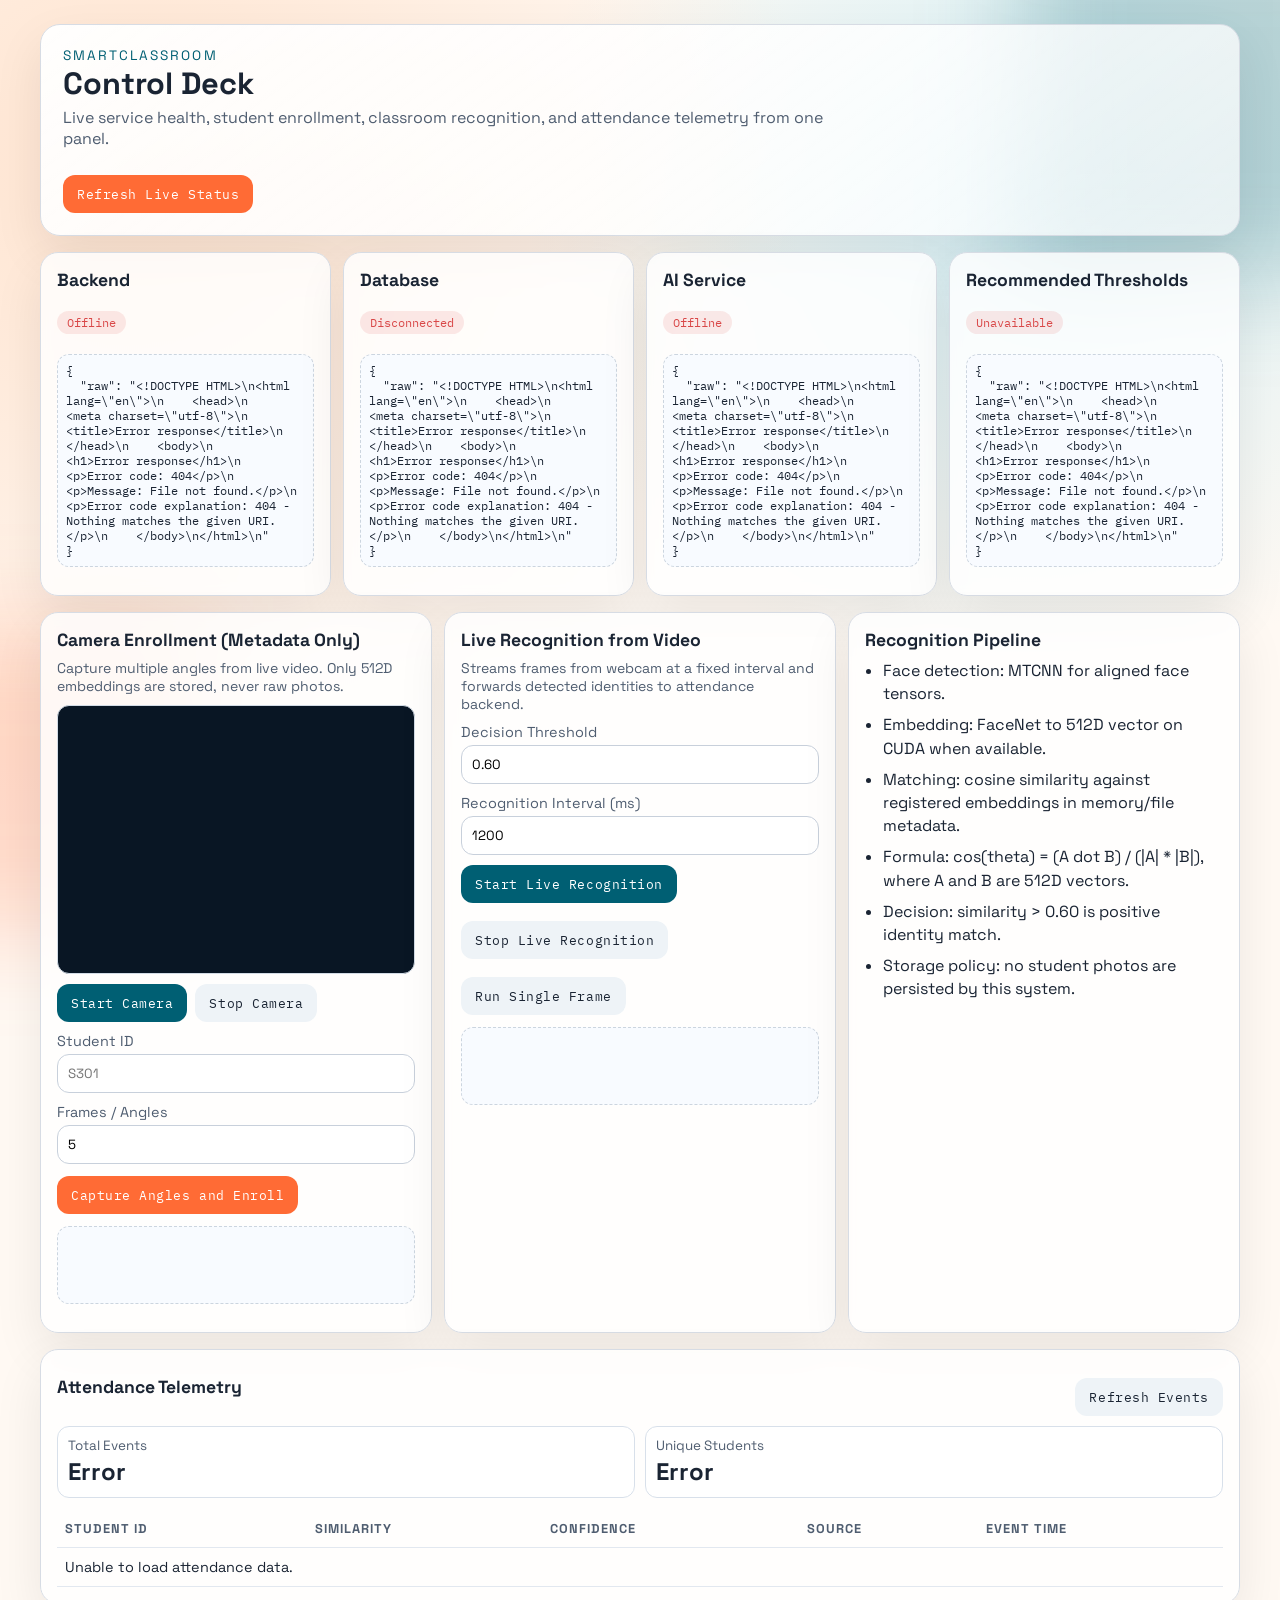
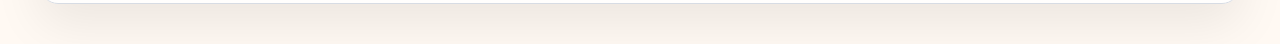
==== frontend/public/index.html @ 95dc4344 "frontend integration" ====
<!doctype html>
<html lang="en">
<head>
  <meta charset="UTF-8" />
  <meta name="viewport" content="width=device-width, initial-scale=1.0" />
  <title>SmartClassroom Control Deck</title>
  <link rel="preconnect" href="https://fonts.googleapis.com">
  <link rel="preconnect" href="https://fonts.gstatic.com" crossorigin>
  <link href="https://fonts.googleapis.com/css2?family=Space+Grotesk:wght@400;500;700&family=IBM+Plex+Mono:wght@400;500&display=swap" rel="stylesheet">
  <link rel="stylesheet" href="./styles.css" />
</head>
<body>
  <div class="bg-shape bg-shape-a"></div>
  <div class="bg-shape bg-shape-b"></div>

  <main class="app-shell">
    <header class="hero">
      <p class="eyebrow">SmartClassroom</p>
      <h1>Control Deck</h1>
      <p class="subhead">Live service health, student enrollment, classroom recognition, and attendance telemetry from one panel.</p>
      <button id="refreshAll" class="btn btn-primary">Refresh Live Status</button>
    </header>

    <section class="health-grid">
      <article class="card health-card">
        <h2>Backend</h2>
        <p id="backendStatus" class="status-pill status-loading">Loading</p>
        <pre id="backendPayload" class="payload"></pre>
      </article>

      <article class="card health-card">
        <h2>Database</h2>
        <p id="dbStatus" class="status-pill status-loading">Loading</p>
        <pre id="dbPayload" class="payload"></pre>
      </article>

      <article class="card health-card">
        <h2>AI Service</h2>
        <p id="aiStatus" class="status-pill status-loading">Loading</p>
        <pre id="aiPayload" class="payload"></pre>
      </article>

      <article class="card health-card">
        <h2>Recommended Thresholds</h2>
        <p id="tuningStatus" class="status-pill status-loading">Loading</p>
        <pre id="tuningPayload" class="payload"></pre>
      </article>
    </section>

    <section class="actions-grid">
      <article class="card action-card">
        <h2>Camera Enrollment (Metadata Only)</h2>
        <p class="helper">Capture multiple angles from live video. Only 512D embeddings are stored, never raw photos.</p>
        <div class="camera-wrap">
          <video id="liveVideo" autoplay playsinline muted></video>
          <canvas id="captureCanvas" width="640" height="480" hidden></canvas>
        </div>
        <div class="inline-actions">
          <button id="startCamera" class="btn btn-accent" type="button">Start Camera</button>
          <button id="stopCamera" class="btn btn-ghost" type="button">Stop Camera</button>
        </div>

        <form id="cameraEnrollForm">
          <label>Student ID</label>
          <input id="cameraStudentId" type="text" placeholder="S301" required />
          <label>Frames / Angles</label>
          <input id="enrollShots" type="number" min="3" max="12" step="1" value="5" required />
          <button class="btn btn-primary" type="submit">Capture Angles and Enroll</button>
        </form>
        <pre id="cameraEnrollOutput" class="payload"></pre>
      </article>

      <article class="card action-card">
        <h2>Live Recognition from Video</h2>
        <p class="helper">Streams frames from webcam at a fixed interval and forwards detected identities to attendance backend.</p>
        <label>Decision Threshold</label>
        <input id="thresholdInput" type="number" min="0" max="1" step="0.01" value="0.60" required />
        <label>Recognition Interval (ms)</label>
        <input id="loopInterval" type="number" min="500" max="5000" step="100" value="1200" required />
        <div class="inline-actions">
          <button id="startLiveRecognition" class="btn btn-accent" type="button">Start Live Recognition</button>
          <button id="stopLiveRecognition" class="btn btn-ghost" type="button">Stop Live Recognition</button>
          <button id="runSingleFrame" class="btn btn-ghost" type="button">Run Single Frame</button>
        </div>
        <pre id="recognizeOutput" class="payload"></pre>
      </article>

      <article class="card action-card">
        <h2>Recognition Pipeline</h2>
        <ul class="meta-list">
          <li>Face detection: MTCNN for aligned face tensors.</li>
          <li>Embedding: FaceNet to 512D vector on CUDA when available.</li>
          <li>Matching: cosine similarity against registered embeddings in memory/file metadata.</li>
          <li>Formula: cos(theta) = (A dot B) / (|A| * |B|), where A and B are 512D vectors.</li>
          <li>Decision: similarity &gt; 0.60 is positive identity match.</li>
          <li>Storage policy: no student photos are persisted by this system.</li>
        </ul>
      </article>
    </section>

    <section class="card telemetry-card">
      <div class="telemetry-head">
        <h2>Attendance Telemetry</h2>
        <button id="refreshAttendance" class="btn btn-ghost">Refresh Events</button>
      </div>

      <div class="stats-row">
        <div class="stat-box">
          <p class="stat-label">Total Events</p>
          <p id="totalEvents" class="stat-value">-</p>
        </div>
        <div class="stat-box">
          <p class="stat-label">Unique Students</p>
          <p id="uniqueStudents" class="stat-value">-</p>
        </div>
      </div>

      <div class="table-wrap">
        <table>
          <thead>
            <tr>
              <th>Student ID</th>
              <th>Similarity</th>
              <th>Confidence</th>
              <th>Source</th>
              <th>Event Time</th>
            </tr>
          </thead>
          <tbody id="attendanceRows"></tbody>
        </table>
      </div>
    </section>
  </main>

  <script src="./app.js"></script>
</body>
</html>
---- frontend/public/styles.css ----
:root {
  --bg: #fff9f3;
  --card: rgba(255, 255, 255, 0.82);
  --ink: #1a2433;
  --muted: #4f5d70;
  --line: #d7dce4;
  --ok: #1f9d68;
  --warn: #f59f00;
  --bad: #d94848;
  --primary: #ff6b35;
  --primary-deep: #e65726;
  --accent: #005f73;
  --accent-deep: #004c5c;
  --shadow: 0 20px 50px rgba(0, 0, 0, 0.08);
}

* {
  box-sizing: border-box;
}

body {
  margin: 0;
  font-family: "Space Grotesk", sans-serif;
  color: var(--ink);
  background:
    radial-gradient(circle at 10% 10%, #ffe4d0 0, transparent 36%),
    radial-gradient(circle at 80% 12%, #d6f0f6 0, transparent 28%),
    var(--bg);
  min-height: 100vh;
}

.bg-shape {
  position: fixed;
  z-index: -1;
  filter: blur(50px);
}

.bg-shape-a {
  width: 300px;
  height: 300px;
  top: 70%;
  left: -100px;
  background: rgba(255, 107, 53, 0.22);
}

.bg-shape-b {
  width: 360px;
  height: 360px;
  top: -80px;
  right: -100px;
  background: rgba(0, 95, 115, 0.24);
}

.app-shell {
  width: min(1200px, 94vw);
  margin: 24px auto 40px;
  display: grid;
  gap: 16px;
}

.hero {
  background: linear-gradient(145deg, rgba(255, 255, 255, 0.94), rgba(255, 255, 255, 0.7));
  border: 1px solid var(--line);
  border-radius: 20px;
  box-shadow: var(--shadow);
  padding: 22px;
}

.eyebrow {
  margin: 0;
  font-size: 0.85rem;
  letter-spacing: 0.15em;
  text-transform: uppercase;
  color: var(--accent);
}

h1 {
  margin: 0.2rem 0 0.4rem;
  font-size: clamp(1.8rem, 2.4vw, 2.8rem);
  line-height: 1.1;
}

.subhead {
  margin: 0 0 14px;
  color: var(--muted);
  max-width: 760px;
}

h2 {
  margin: 0 0 8px;
  font-size: 1.1rem;
}

.card {
  border: 1px solid var(--line);
  border-radius: 18px;
  background: var(--card);
  backdrop-filter: blur(6px);
  box-shadow: var(--shadow);
  padding: 16px;
}

.health-grid {
  display: grid;
  gap: 12px;
  grid-template-columns: repeat(auto-fit, minmax(220px, 1fr));
}

.actions-grid {
  display: grid;
  gap: 12px;
  grid-template-columns: repeat(auto-fit, minmax(280px, 1fr));
}

.helper {
  margin: 0 0 10px;
  color: var(--muted);
  font-size: 0.88rem;
}

.camera-wrap {
  border: 1px solid #d2dbe5;
  border-radius: 12px;
  overflow: hidden;
  background: #091624;
}

.camera-wrap video {
  width: 100%;
  display: block;
  aspect-ratio: 4 / 3;
  object-fit: cover;
}

.inline-actions {
  display: flex;
  flex-wrap: wrap;
  gap: 8px;
}

.inline-actions .btn {
  margin-top: 10px;
}

.meta-list {
  margin: 0;
  padding-left: 18px;
  color: var(--ink);
  line-height: 1.45;
}

.meta-list li {
  margin-bottom: 8px;
}

label {
  display: block;
  margin-top: 10px;
  margin-bottom: 4px;
  color: var(--muted);
  font-size: 0.9rem;
}

input[type="text"],
input[type="number"],
input[type="file"] {
  width: 100%;
  border: 1px solid #c8d0db;
  border-radius: 12px;
  padding: 10px;
  font-family: inherit;
  background: #fff;
}

.btn {
  border: none;
  border-radius: 12px;
  padding: 10px 14px;
  font-family: "IBM Plex Mono", monospace;
  font-size: 0.84rem;
  letter-spacing: 0.04em;
  cursor: pointer;
  transition: transform 140ms ease, filter 140ms ease;
  margin-top: 12px;
}

.btn:hover {
  transform: translateY(-1px);
  filter: brightness(1.03);
}

.btn-primary {
  background: var(--primary);
  color: white;
}

.btn-accent {
  background: var(--accent);
  color: white;
}

.btn-ghost {
  background: #eef3f7;
  color: var(--ink);
}

.status-pill {
  display: inline-block;
  border-radius: 999px;
  padding: 4px 10px;
  margin-bottom: 8px;
  font-family: "IBM Plex Mono", monospace;
  font-size: 0.75rem;
}

.status-ok {
  background: rgba(31, 157, 104, 0.14);
  color: var(--ok);
}

.status-bad {
  background: rgba(217, 72, 72, 0.12);
  color: var(--bad);
}

.status-loading {
  background: rgba(245, 159, 0, 0.13);
  color: var(--warn);
}

.payload {
  min-height: 78px;
  max-height: 220px;
  overflow: auto;
  border: 1px dashed #ccd5df;
  border-radius: 12px;
  padding: 8px;
  background: #f8fbff;
  white-space: pre-wrap;
  word-break: break-word;
  font-family: "IBM Plex Mono", monospace;
  font-size: 0.74rem;
}

.telemetry-head {
  display: flex;
  align-items: center;
  justify-content: space-between;
  gap: 8px;
  flex-wrap: wrap;
}

.stats-row {
  margin-top: 10px;
  display: grid;
  grid-template-columns: repeat(auto-fit, minmax(160px, 1fr));
  gap: 10px;
}

.stat-box {
  background: #fff;
  border-radius: 12px;
  border: 1px solid #d8e0ea;
  padding: 10px;
}

.stat-label {
  margin: 0;
  color: var(--muted);
  font-size: 0.84rem;
}

.stat-value {
  margin: 2px 0 0;
  font-size: 1.5rem;
  font-weight: 700;
}

.table-wrap {
  margin-top: 12px;
  overflow: auto;
}

table {
  width: 100%;
  border-collapse: collapse;
  min-width: 680px;
}

th,
td {
  text-align: left;
  padding: 10px 8px;
  border-bottom: 1px solid #e2e8f0;
  font-size: 0.9rem;
}

th {
  color: var(--muted);
  font-size: 0.8rem;
  text-transform: uppercase;
  letter-spacing: 0.08em;
}

tbody tr {
  animation: fadeIn 260ms ease;
}

@keyframes fadeIn {
  from { opacity: 0; transform: translateY(4px); }
  to { opacity: 1; transform: translateY(0); }
}

@media (max-width: 760px) {
  .app-shell {
    width: 95vw;
    margin-top: 14px;
  }

  .hero,
  .card {
    border-radius: 14px;
    padding: 12px;
  }
}
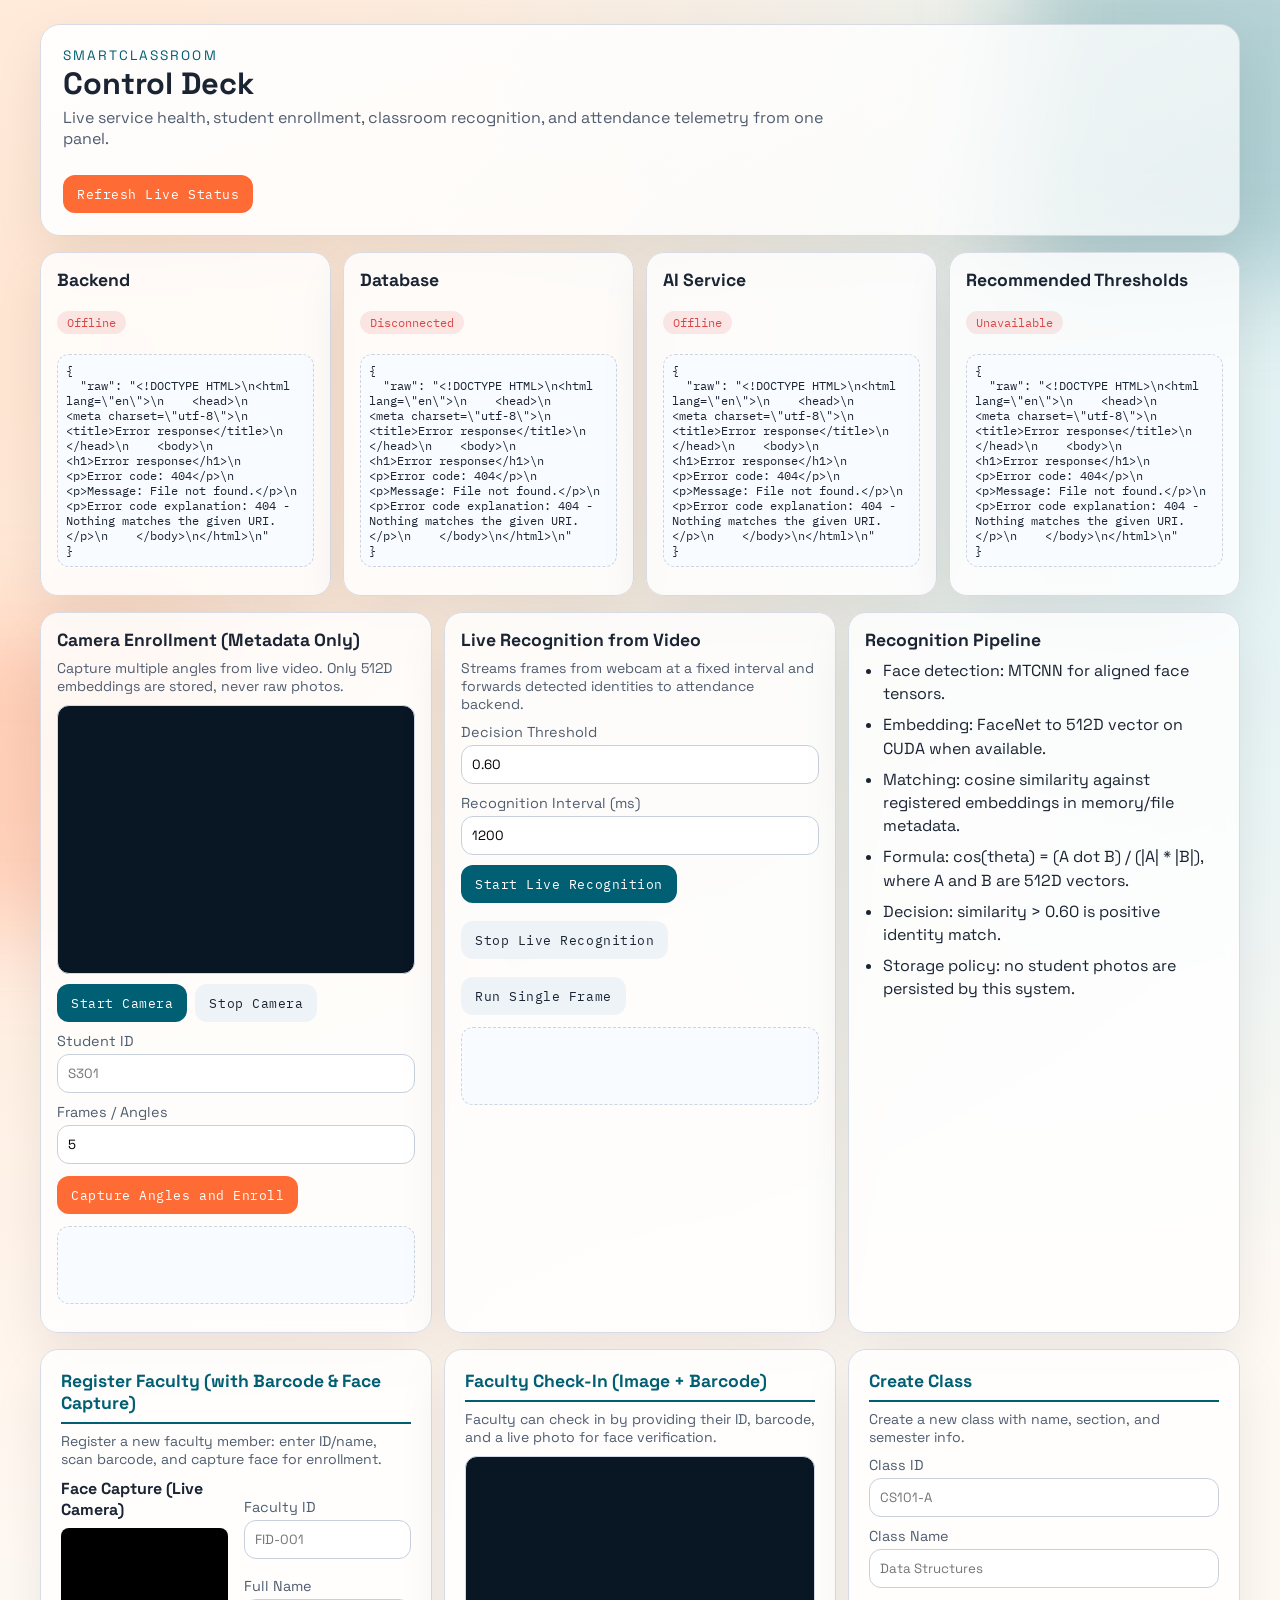
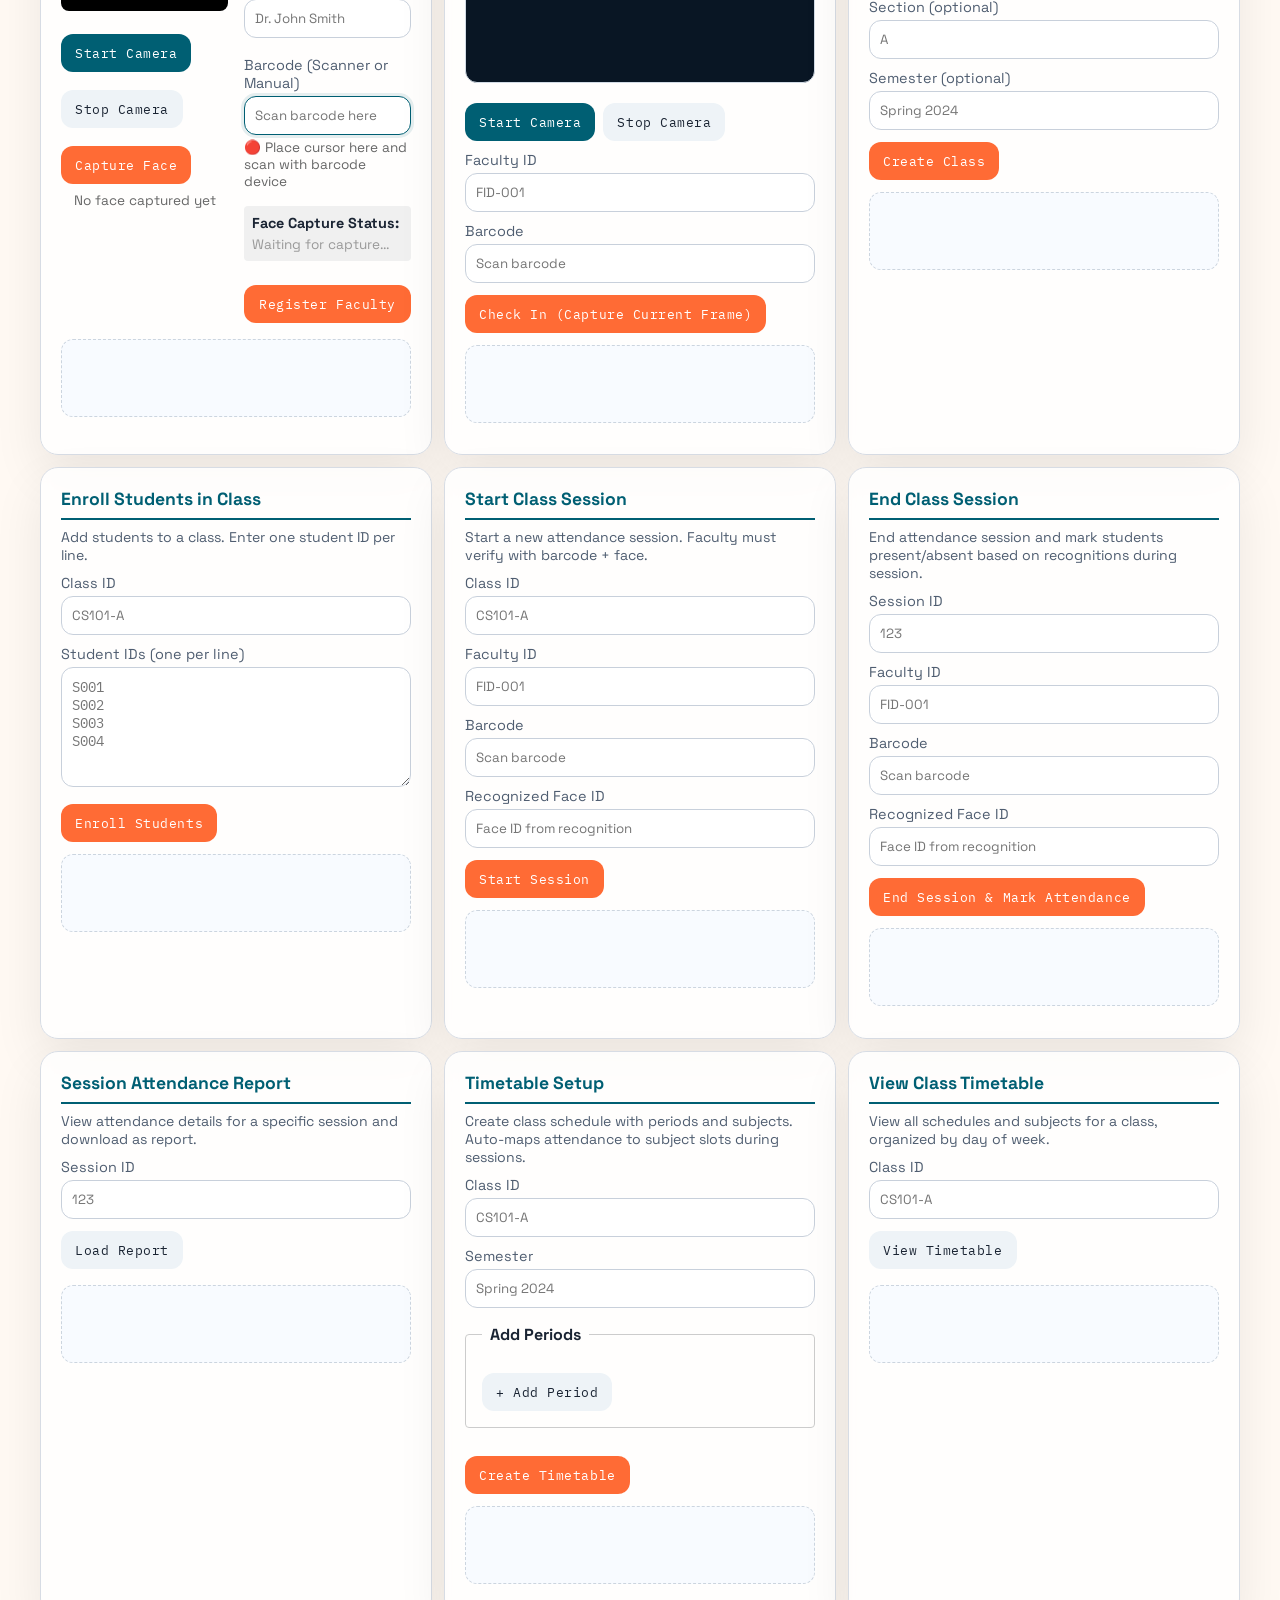
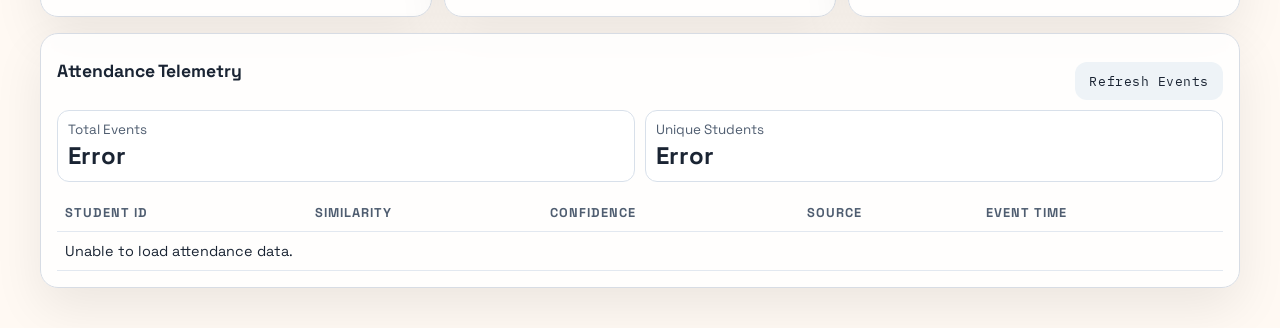
==== commit f8aec4a2: "v-1.0.1" ====
--- a/frontend/public/index.html
+++ b/frontend/public/index.html
@@ -53,6 +53,7 @@
         <p class="helper">Capture multiple angles from live video. Only 512D embeddings are stored, never raw photos.</p>
         <div class="camera-wrap">
           <video id="liveVideo" autoplay playsinline muted></video>
+          <canvas id="overlayCanvas" class="overlay-canvas"></canvas>
           <canvas id="captureCanvas" width="640" height="480" hidden></canvas>
         </div>
         <div class="inline-actions">
@@ -95,6 +96,190 @@
           <li>Decision: similarity &gt; 0.60 is positive identity match.</li>
           <li>Storage policy: no student photos are persisted by this system.</li>
         </ul>
+      </article>
+    </section>
+
+    <!-- Faculty Management Section -->
+    <section class="management-grid">
+      <article class="card management-card">
+        <h2>Register Faculty (with Barcode & Face Capture)</h2>
+        <p class="helper">Register a new faculty member: enter ID/name, scan barcode, and capture face for enrollment.</p>
+        
+        <div style="display: grid; grid-template-columns: 1fr 1fr; gap: 1rem; margin-bottom: 1rem;">
+          <div>
+            <h4 style="margin: 0 0 0.5rem 0;">Face Capture (Live Camera)</h4>
+            <video id="facultyRegisterVideo" autoplay playsinline muted style="width:100%; border-radius:8px; background:#000;"></video>
+            <canvas id="facultyRegisterCaptureCanvas" width="640" height="480" hidden></canvas>
+            <div class="inline-actions" style="margin-top: 0.5rem;">
+              <button id="startFacultyCamera" class="btn btn-accent" type="button">Start Camera</button>
+              <button id="stopFacultyCamera" class="btn btn-ghost" type="button">Stop Camera</button>
+              <button id="captureFacultyFace" class="btn btn-primary" type="button">Capture Face</button>
+            </div>
+            <div id="facePreview" style="margin-top: 0.5rem; text-align: center;">
+              <img id="capturedFacePreview" src="" style="max-width:100%; max-height:150px; display:none; border-radius:8px;" />
+              <p id="faceStatus" style="font-size:0.85rem; color:#666; margin:0.5rem 0 0 0;">No face captured yet</p>
+            </div>
+          </div>
+          
+          <div>
+            <form id="facultyRegisterForm" style="display:flex; flex-direction:column; gap:0.5rem;">
+              <div>
+                <label>Faculty ID</label>
+                <input id="facultyId" type="text" placeholder="FID-001" required />
+              </div>
+              
+              <div>
+                <label>Full Name</label>
+                <input id="facultyName" type="text" placeholder="Dr. John Smith" required />
+              </div>
+              
+              <div>
+                <label>Barcode (Scanner or Manual)</label>
+                <input id="facultyBarcode" type="text" placeholder="Scan barcode here" required autofocus />
+                <p style="font-size:0.85rem; color:#666; margin:0.25rem 0 0 0;">🔴 Place cursor here and scan with barcode device</p>
+              </div>
+              
+              <div style="background:#f0f0f0; padding:0.5rem; border-radius:4px; margin:0.5rem 0;">
+                <p style="margin:0; font-size:0.9rem; font-weight:bold;">Face Capture Status:</p>
+                <p id="faceEnrollStatus" style="margin:0.25rem 0 0 0; font-size:0.85rem; color:#999;">Waiting for capture...</p>
+              </div>
+              
+              <button class="btn btn-primary" type="submit" style="margin-top:0.5rem;">Register Faculty</button>
+            </form>
+          </div>
+        </div>
+        
+        <pre id="facultyRegisterOutput" class="payload"></pre>
+      </article>
+
+      <article class="card management-card">
+        <h2>Faculty Check-In (Image + Barcode)</h2>
+        <p class="helper">Faculty can check in by providing their ID, barcode, and a live photo for face verification.</p>
+        <div class="checkin-camera-wrap">
+          <video id="checkinVideo" autoplay playsinline muted style="width:100%; max-width:300px; border-radius:8px;"></video>
+          <canvas id="checkinCaptureCanvas" width="640" height="480" hidden></canvas>
+        </div>
+        <div class="inline-actions">
+          <button id="startCheckinCamera" class="btn btn-accent" type="button">Start Camera</button>
+          <button id="stopCheckinCamera" class="btn btn-ghost" type="button">Stop Camera</button>
+        </div>
+        <form id="facultyCheckinForm">
+          <label>Faculty ID</label>
+          <input id="checkinFacultyId" type="text" placeholder="FID-001" required />
+          <label>Barcode</label>
+          <input id="checkinBarcode" type="text" placeholder="Scan barcode" required />
+          <button class="btn btn-primary" type="submit">Check In (Capture Current Frame)</button>
+        </form>
+        <pre id="facultyCheckinOutput" class="payload"></pre>
+      </article>
+
+      <article class="card management-card">
+        <h2>Create Class</h2>
+        <p class="helper">Create a new class with name, section, and semester info.</p>
+        <form id="classCreateForm">
+          <label>Class ID</label>
+          <input id="classId" type="text" placeholder="CS101-A" required />
+          <label>Class Name</label>
+          <input id="className" type="text" placeholder="Data Structures" required />
+          <label>Section (optional)</label>
+          <input id="classSection" type="text" placeholder="A" />
+          <label>Semester (optional)</label>
+          <input id="classSemester" type="text" placeholder="Spring 2024" />
+          <button class="btn btn-primary" type="submit">Create Class</button>
+        </form>
+        <pre id="classCreateOutput" class="payload"></pre>
+      </article>
+
+      <article class="card management-card">
+        <h2>Enroll Students in Class</h2>
+        <p class="helper">Add students to a class. Enter one student ID per line.</p>
+        <form id="enrollStudentsForm">
+          <label>Class ID</label>
+          <input id="enrollClassId" type="text" placeholder="CS101-A" required />
+          <label>Student IDs (one per line)</label>
+          <textarea id="studentIdsList" placeholder="S001&#10;S002&#10;S003&#10;S004" style="min-height:120px;" required></textarea>
+          <button class="btn btn-primary" type="submit">Enroll Students</button>
+        </form>
+        <pre id="enrollStudentsOutput" class="payload"></pre>
+      </article>
+
+      <article class="card management-card">
+        <h2>Start Class Session</h2>
+        <p class="helper">Start a new attendance session. Faculty must verify with barcode + face.</p>
+        <form id="sessionStartForm">
+          <label>Class ID</label>
+          <input id="sessionStartClassId" type="text" placeholder="CS101-A" required />
+          <label>Faculty ID</label>
+          <input id="sessionStartFacultyId" type="text" placeholder="FID-001" required />
+          <label>Barcode</label>
+          <input id="sessionStartBarcode" type="text" placeholder="Scan barcode" required />
+          <label>Recognized Face ID</label>
+          <input id="sessionStartFaceId" type="text" placeholder="Face ID from recognition" required />
+          <button class="btn btn-primary" type="submit">Start Session</button>
+        </form>
+        <pre id="sessionStartOutput" class="payload"></pre>
+      </article>
+
+      <article class="card management-card">
+        <h2>End Class Session</h2>
+        <p class="helper">End attendance session and mark students present/absent based on recognitions during session.</p>
+        <form id="sessionEndForm">
+          <label>Session ID</label>
+          <input id="sessionEndId" type="number" placeholder="123" required />
+          <label>Faculty ID</label>
+          <input id="sessionEndFacultyId" type="text" placeholder="FID-001" required />
+          <label>Barcode</label>
+          <input id="sessionEndBarcode" type="text" placeholder="Scan barcode" required />
+          <label>Recognized Face ID</label>
+          <input id="sessionEndFaceId" type="text" placeholder="Face ID from recognition" required />
+          <button class="btn btn-primary" type="submit">End Session & Mark Attendance</button>
+        </form>
+        <pre id="sessionEndOutput" class="payload"></pre>
+      </article>
+
+      <article class="card management-card">
+        <h2>Session Attendance Report</h2>
+        <p class="helper">View attendance details for a specific session and download as report.</p>
+        <form id="reportForm">
+          <label>Session ID</label>
+          <input id="reportSessionId" type="number" placeholder="123" required />
+          <button class="btn btn-ghost" type="submit">Load Report</button>
+        </form>
+        <div id="reportContainer" style="margin-top: 1rem;"></div>
+        <button id="downloadReportBtn" class="btn btn-primary" type="button" style="display:none;">Download as CSV</button>
+        <pre id="reportOutput" class="payload"></pre>
+      </article>
+
+      <article class="card management-card">
+        <h2>Timetable Setup</h2>
+        <p class="helper">Create class schedule with periods and subjects. Auto-maps attendance to subject slots during sessions.</p>
+        <form id="timetableCreateForm">
+          <label>Class ID</label>
+          <input id="timetableClassId" type="text" placeholder="CS101-A" required />
+          <label>Semester</label>
+          <input id="timetableSemester" type="text" placeholder="Spring 2024" required />
+          
+          <fieldset style="border:1px solid #ccc; padding:1rem; margin:1rem 0; border-radius:4px;">
+            <legend style="font-weight:bold; padding:0 0.5rem;">Add Periods</legend>
+            <div id="periodsContainer"></div>
+            <button type="button" class="btn btn-ghost" id="addPeriodBtn">+ Add Period</button>
+          </fieldset>
+          
+          <button class="btn btn-primary" type="submit">Create Timetable</button>
+        </form>
+        <pre id="timetableCreateOutput" class="payload"></pre>
+      </article>
+
+      <article class="card management-card">
+        <h2>View Class Timetable</h2>
+        <p class="helper">View all schedules and subjects for a class, organized by day of week.</p>
+        <form id="timetableViewForm">
+          <label>Class ID</label>
+          <input id="timetableViewClassId" type="text" placeholder="CS101-A" required />
+          <button class="btn btn-ghost" type="submit">View Timetable</button>
+        </form>
+        <div id="timetableViewContainer" style="margin-top: 1rem;"></div>
+        <pre id="timetableViewOutput" class="payload"></pre>
       </article>
     </section>
 
--- a/frontend/public/styles.css
+++ b/frontend/public/styles.css
@@ -119,6 +119,7 @@
 }
 
 .camera-wrap {
+  position: relative;
   border: 1px solid #d2dbe5;
   border-radius: 12px;
   overflow: hidden;
@@ -129,7 +130,15 @@
   width: 100%;
   display: block;
   aspect-ratio: 4 / 3;
-  object-fit: cover;
+  object-fit: contain;
+}
+
+.overlay-canvas {
+  position: absolute;
+  inset: 0;
+  width: 100%;
+  height: 100%;
+  pointer-events: none;
 }
 
 .inline-actions {
@@ -306,6 +315,60 @@
   animation: fadeIn 260ms ease;
 }
 
+.management-grid {
+  display: grid;
+  gap: 12px;
+  grid-template-columns: repeat(auto-fit, minmax(300px, 1fr));
+}
+
+.management-card {
+  padding: 20px;
+}
+
+.management-card h2 {
+  color: var(--accent);
+  border-bottom: 2px solid var(--accent);
+  padding-bottom: 8px;
+}
+
+textarea {
+  width: 100%;
+  border: 1px solid #c8d0db;
+  border-radius: 12px;
+  padding: 10px;
+  font-family: "IBM Plex Mono", monospace;
+  font-size: 0.88rem;
+  background: #fff;
+  resize: vertical;
+}
+
+textarea:focus,
+input:focus {
+  outline: none;
+  border-color: var(--accent);
+  box-shadow: 0 0 0 3px rgba(0, 95, 115, 0.1);
+}
+
+.checkin-camera-wrap {
+  position: relative;
+  border: 1px solid #d2dbe5;
+  border-radius: 12px;
+  overflow: hidden;
+  background: #091624;
+  margin-bottom: 10px;
+}
+
+.checkin-camera-wrap video {
+  width: 100%;
+  display: block;
+  aspect-ratio: 4 / 3;
+  object-fit: contain;
+}
+
+form {
+  margin-top: 10px;
+}
+
 @keyframes fadeIn {
   from { opacity: 0; transform: translateY(4px); }
   to { opacity: 1; transform: translateY(0); }
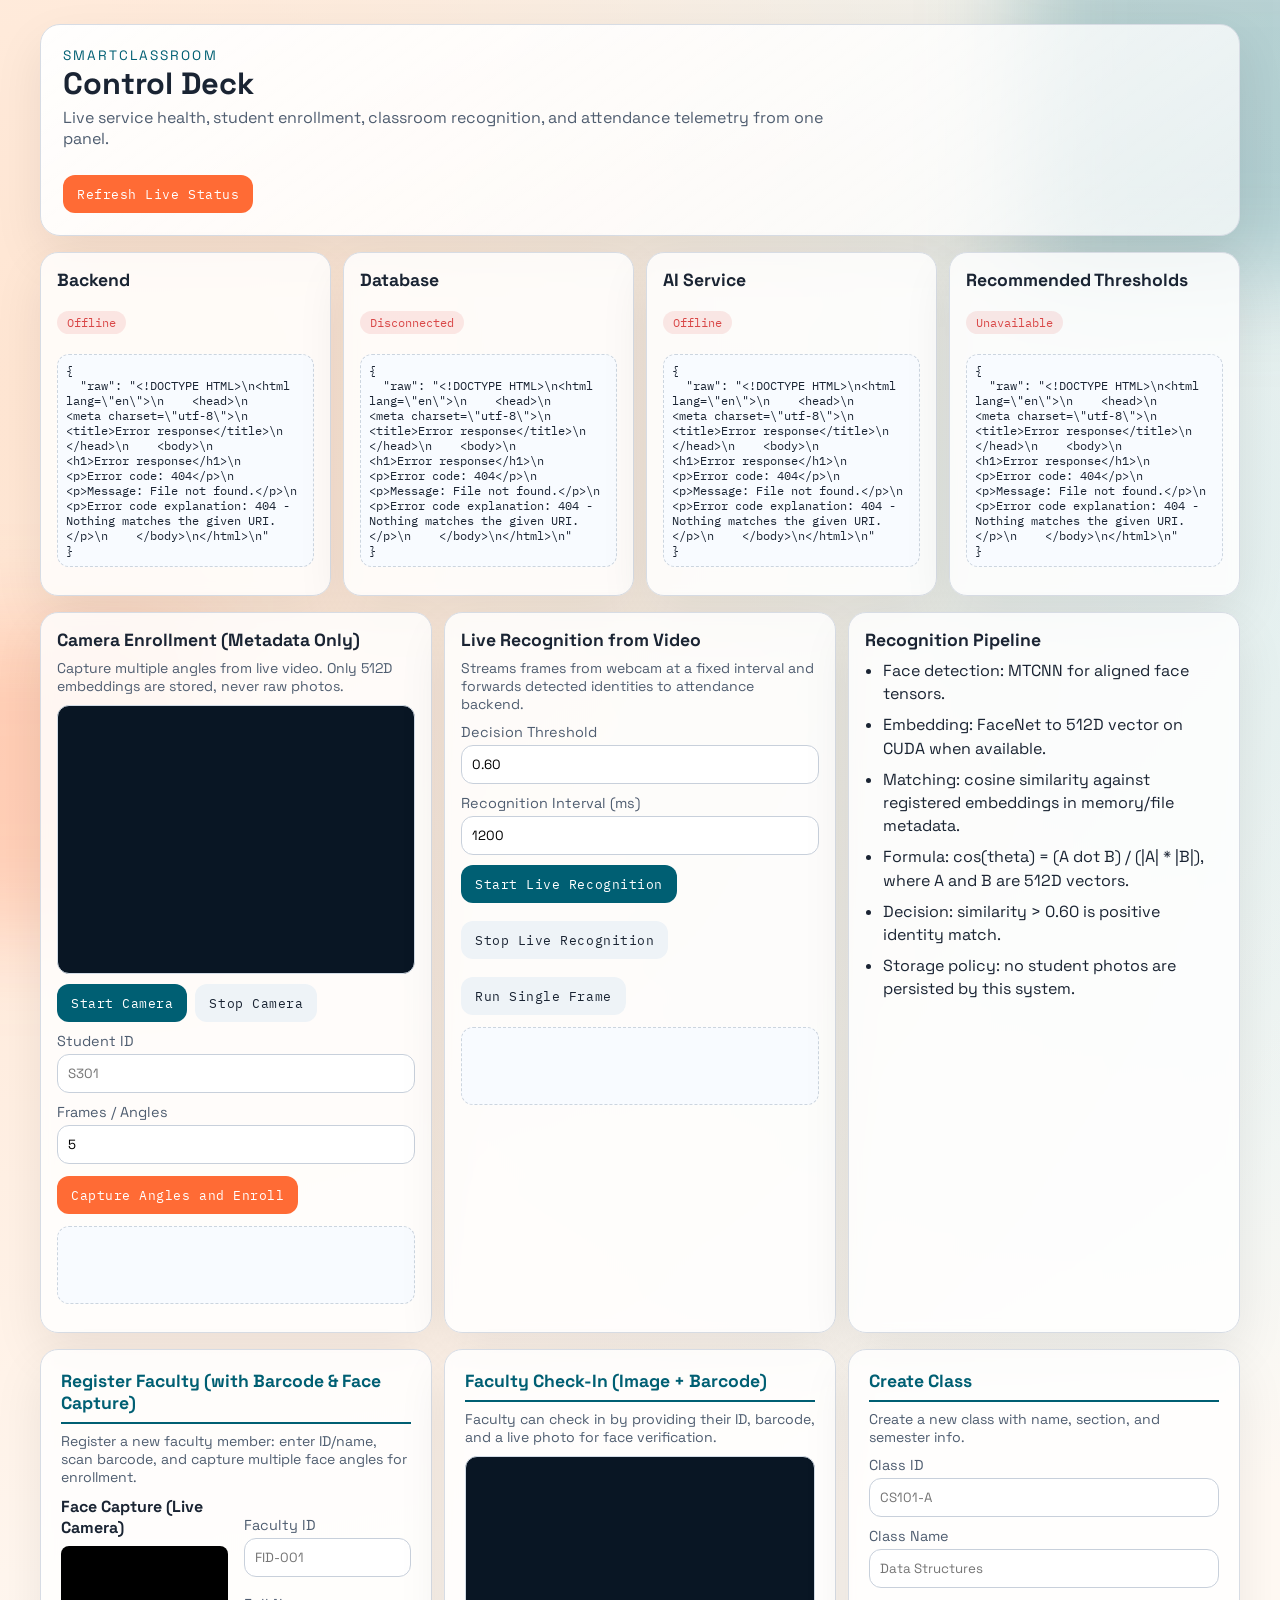
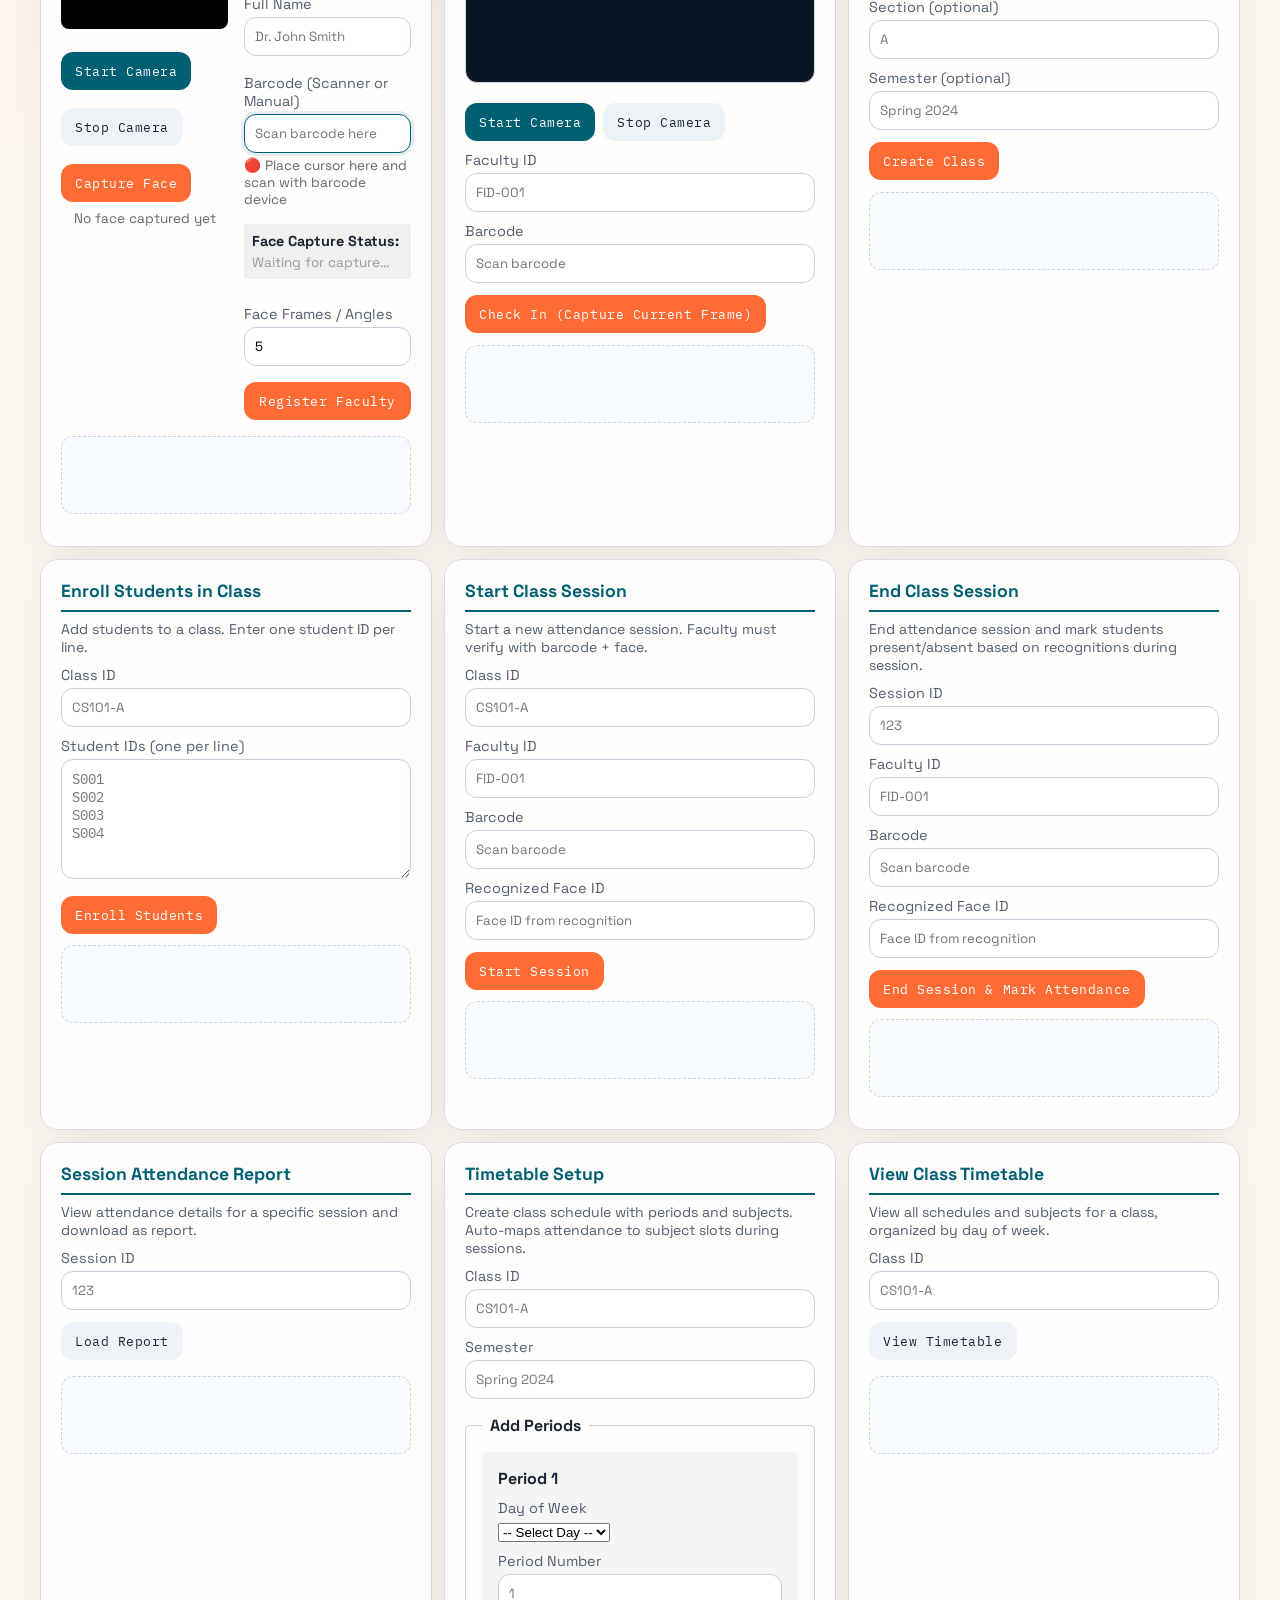
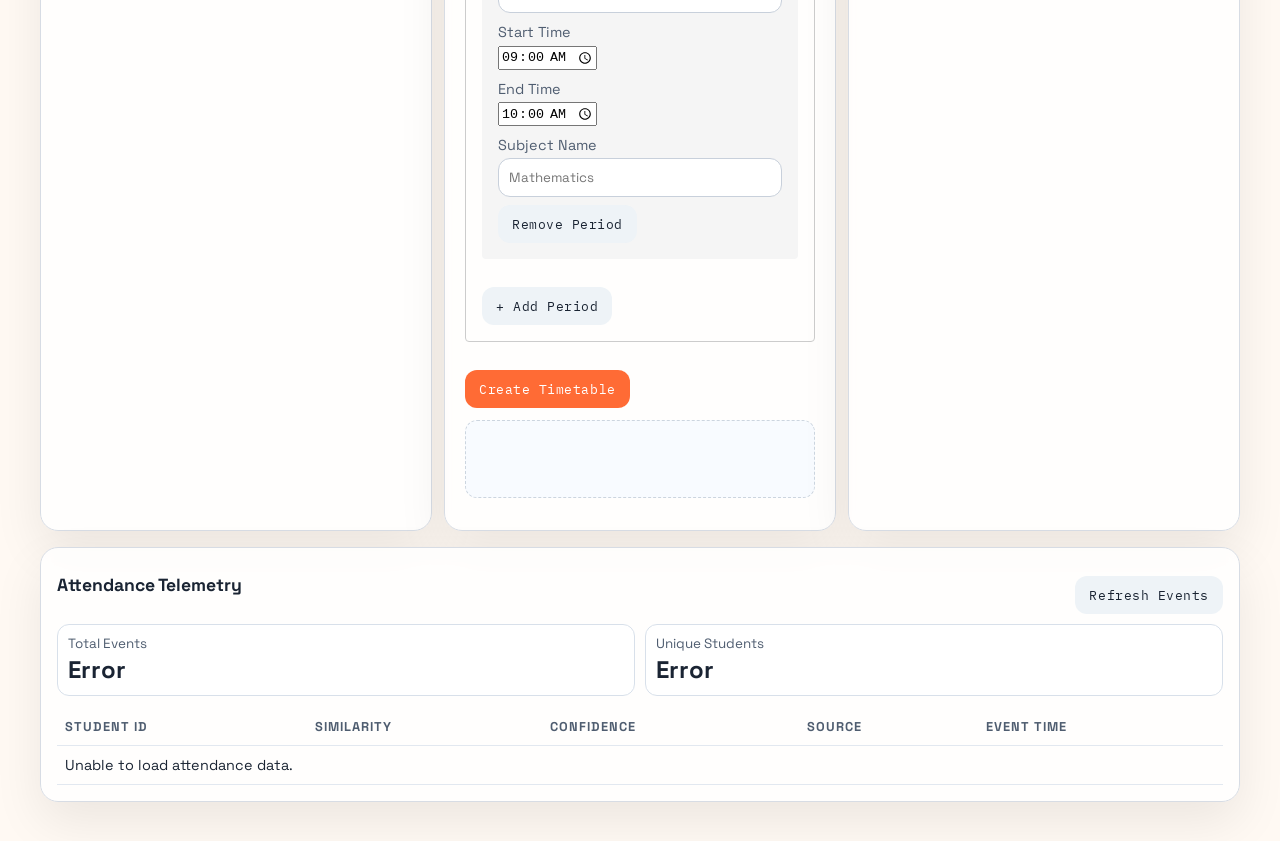
==== commit 8463a6a8: "v-1.0.2" ====
--- a/frontend/public/index.html
+++ b/frontend/public/index.html
@@ -103,7 +103,7 @@
     <section class="management-grid">
       <article class="card management-card">
         <h2>Register Faculty (with Barcode & Face Capture)</h2>
-        <p class="helper">Register a new faculty member: enter ID/name, scan barcode, and capture face for enrollment.</p>
+        <p class="helper">Register a new faculty member: enter ID/name, scan barcode, and capture multiple face angles for enrollment.</p>
         
         <div style="display: grid; grid-template-columns: 1fr 1fr; gap: 1rem; margin-bottom: 1rem;">
           <div>
@@ -143,6 +143,11 @@
                 <p style="margin:0; font-size:0.9rem; font-weight:bold;">Face Capture Status:</p>
                 <p id="faceEnrollStatus" style="margin:0.25rem 0 0 0; font-size:0.85rem; color:#999;">Waiting for capture...</p>
               </div>
+
+              <div>
+                <label>Face Frames / Angles</label>
+                <input id="facultyEnrollShots" type="number" min="3" max="12" step="1" value="5" required />
+              </div>
               
               <button class="btn btn-primary" type="submit" style="margin-top:0.5rem;">Register Faculty</button>
             </form>
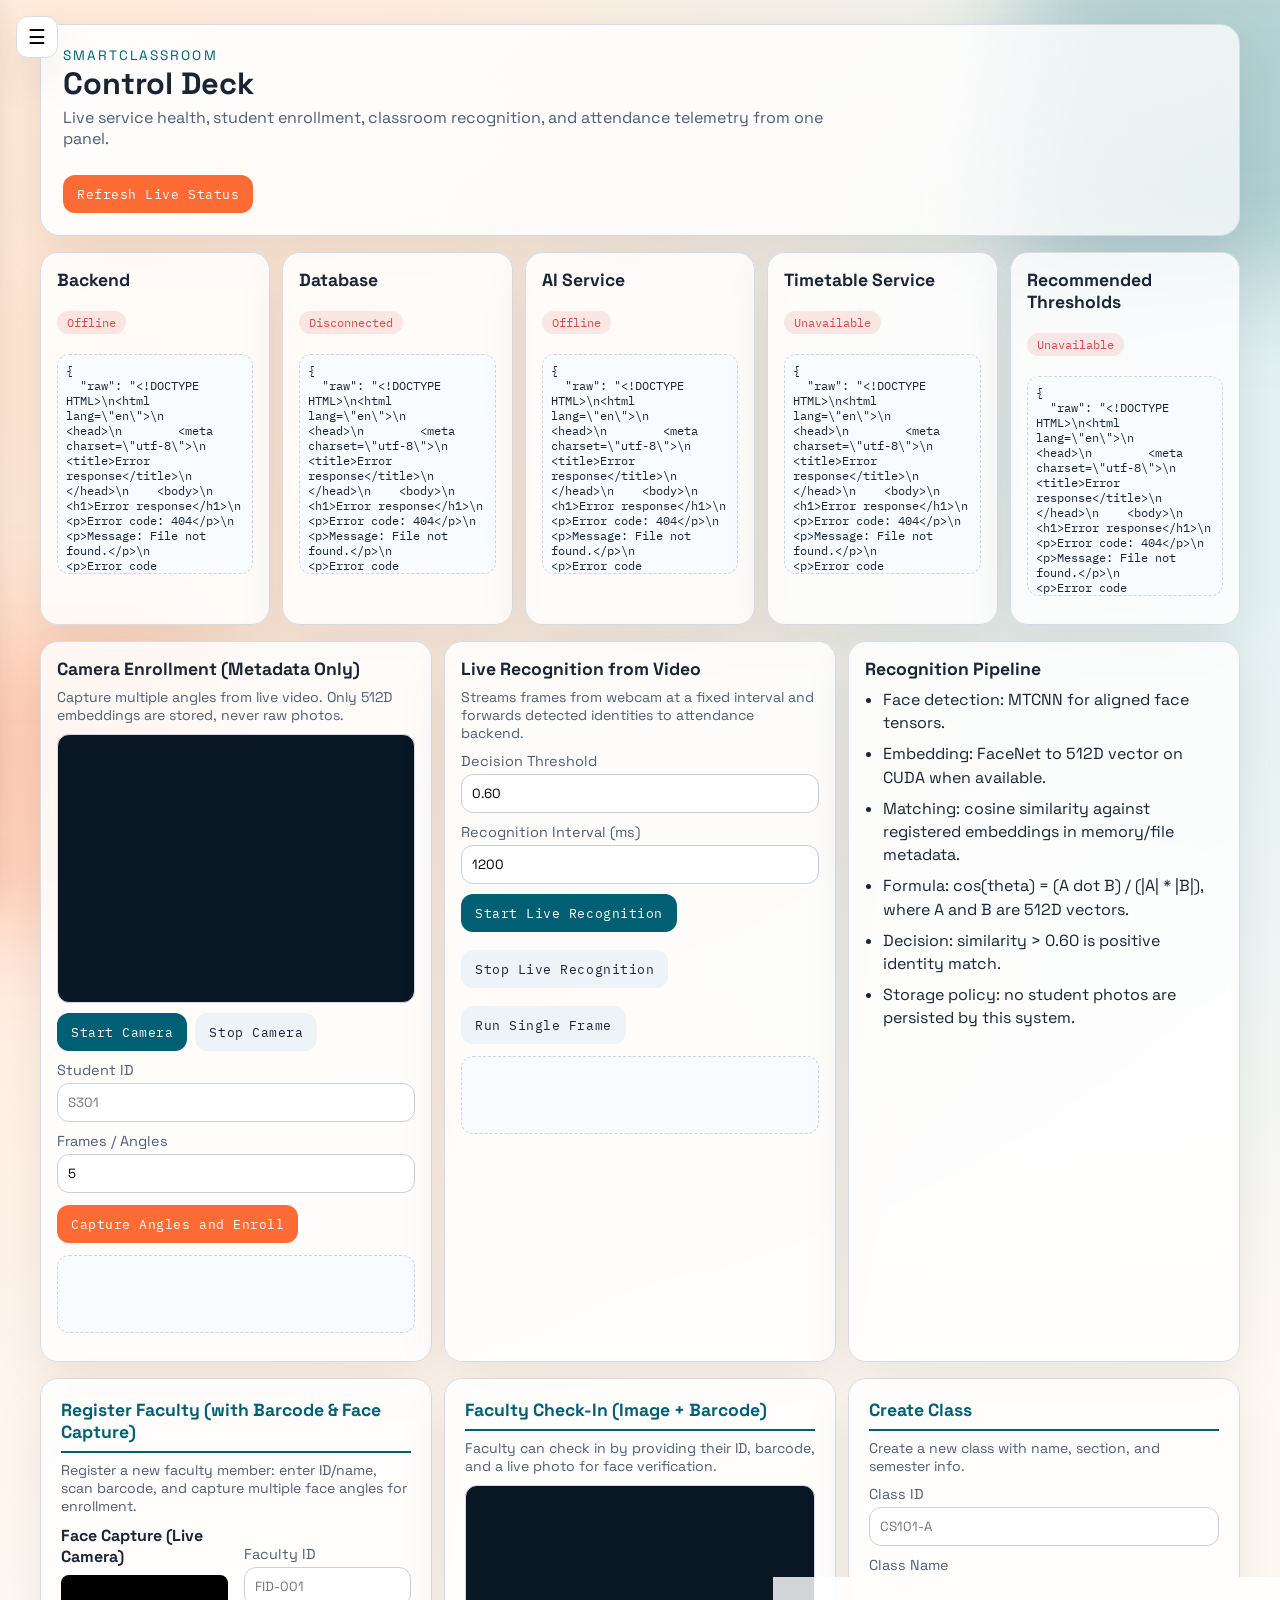
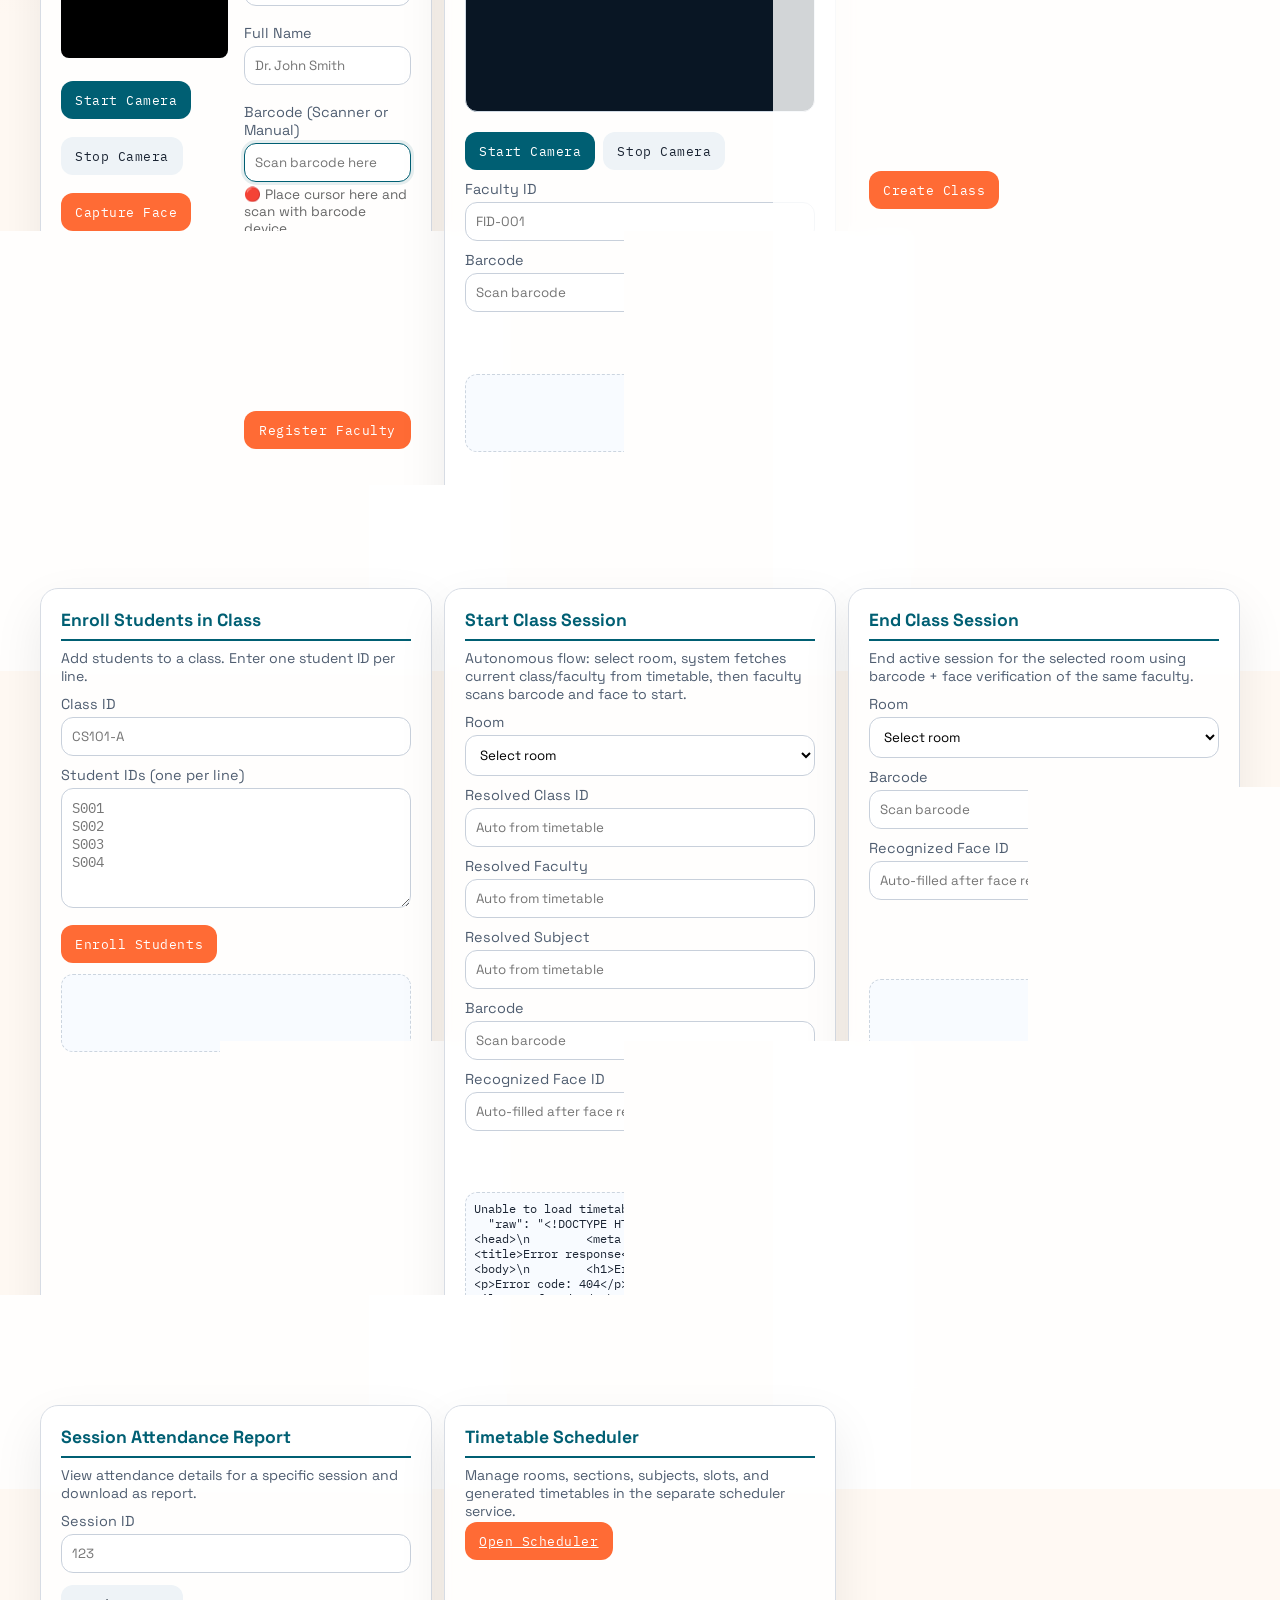
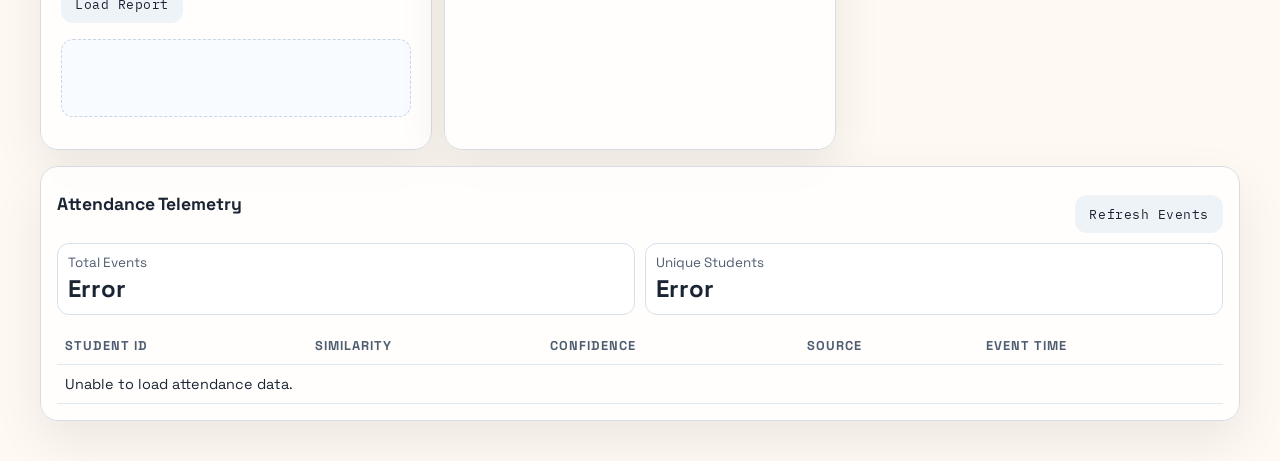
==== commit db9b2ff2: "v-1.0.3" ====
--- a/frontend/public/index.html
+++ b/frontend/public/index.html
@@ -13,6 +13,21 @@
   <div class="bg-shape bg-shape-a"></div>
   <div class="bg-shape bg-shape-b"></div>
 
+  <button id="menuToggle" class="hamburger" aria-label="Toggle menu">☰</button>
+  <nav id="navDrawer" class="nav-drawer" aria-label="Primary">
+    <div class="nav-head">
+      <span>SmartClassroom</span>
+      <button id="closeMenu" class="close-btn" aria-label="Close menu">×</button>
+    </div>
+    <ul>
+      <li><a href="#liveStatus" class="nav-link">Live Status</a></li>
+      <li><a href="#cameraSection" class="nav-link">Camera & AI</a></li>
+      <li><a href="#facultySection" class="nav-link">Faculty</a></li>
+      <li><a href="#telemetry" class="nav-link">Attendance Telemetry</a></li>
+    </ul>
+  </nav>
+  <div id="scrim" class="scrim" hidden></div>
+
   <main class="app-shell">
     <header class="hero">
       <p class="eyebrow">SmartClassroom</p>
@@ -21,7 +36,7 @@
       <button id="refreshAll" class="btn btn-primary">Refresh Live Status</button>
     </header>
 
-    <section class="health-grid">
+    <section class="health-grid" id="liveStatus">
       <article class="card health-card">
         <h2>Backend</h2>
         <p id="backendStatus" class="status-pill status-loading">Loading</p>
@@ -41,13 +56,19 @@
       </article>
 
       <article class="card health-card">
+        <h2>Timetable Service</h2>
+        <p id="timetableStatus" class="status-pill status-loading">Loading</p>
+        <pre id="timetablePayload" class="payload"></pre>
+      </article>
+
+      <article class="card health-card">
         <h2>Recommended Thresholds</h2>
         <p id="tuningStatus" class="status-pill status-loading">Loading</p>
         <pre id="tuningPayload" class="payload"></pre>
       </article>
     </section>
 
-    <section class="actions-grid">
+    <section class="actions-grid" id="cameraSection">
       <article class="card action-card">
         <h2>Camera Enrollment (Metadata Only)</h2>
         <p class="helper">Capture multiple angles from live video. Only 512D embeddings are stored, never raw photos.</p>
@@ -100,7 +121,7 @@
     </section>
 
     <!-- Faculty Management Section -->
-    <section class="management-grid">
+    <section class="management-grid" id="facultySection">
       <article class="card management-card">
         <h2>Register Faculty (with Barcode & Face Capture)</h2>
         <p class="helper">Register a new faculty member: enter ID/name, scan barcode, and capture multiple face angles for enrollment.</p>
@@ -210,34 +231,40 @@
 
       <article class="card management-card">
         <h2>Start Class Session</h2>
-        <p class="helper">Start a new attendance session. Faculty must verify with barcode + face.</p>
+        <p class="helper">Autonomous flow: select room, system fetches current class/faculty from timetable, then faculty scans barcode and face to start.</p>
         <form id="sessionStartForm">
-          <label>Class ID</label>
-          <input id="sessionStartClassId" type="text" placeholder="CS101-A" required />
-          <label>Faculty ID</label>
-          <input id="sessionStartFacultyId" type="text" placeholder="FID-001" required />
+          <label>Room</label>
+          <select id="sessionRoomSelect" required>
+            <option value="">Select room</option>
+          </select>
+          <label>Resolved Class ID</label>
+          <input id="sessionResolvedClassId" type="text" placeholder="Auto from timetable" readonly />
+          <label>Resolved Faculty</label>
+          <input id="sessionResolvedFacultyName" type="text" placeholder="Auto from timetable" readonly />
+          <label>Resolved Subject</label>
+          <input id="sessionResolvedSubject" type="text" placeholder="Auto from timetable" readonly />
           <label>Barcode</label>
           <input id="sessionStartBarcode" type="text" placeholder="Scan barcode" required />
           <label>Recognized Face ID</label>
-          <input id="sessionStartFaceId" type="text" placeholder="Face ID from recognition" required />
-          <button class="btn btn-primary" type="submit">Start Session</button>
+          <input id="sessionStartFaceId" type="text" placeholder="Auto-filled after face recognition" readonly />
+          <button class="btn btn-primary" type="submit">Start Session (Barcode + Face Verify)</button>
         </form>
         <pre id="sessionStartOutput" class="payload"></pre>
       </article>
 
       <article class="card management-card">
         <h2>End Class Session</h2>
-        <p class="helper">End attendance session and mark students present/absent based on recognitions during session.</p>
+        <p class="helper">End active session for the selected room using barcode + face verification of the same faculty.</p>
         <form id="sessionEndForm">
-          <label>Session ID</label>
-          <input id="sessionEndId" type="number" placeholder="123" required />
-          <label>Faculty ID</label>
-          <input id="sessionEndFacultyId" type="text" placeholder="FID-001" required />
+          <label>Room</label>
+          <select id="sessionEndRoomSelect" required>
+            <option value="">Select room</option>
+          </select>
           <label>Barcode</label>
           <input id="sessionEndBarcode" type="text" placeholder="Scan barcode" required />
           <label>Recognized Face ID</label>
-          <input id="sessionEndFaceId" type="text" placeholder="Face ID from recognition" required />
-          <button class="btn btn-primary" type="submit">End Session & Mark Attendance</button>
+          <input id="sessionEndFaceId" type="text" placeholder="Auto-filled after face recognition" readonly />
+          <button class="btn btn-primary" type="submit">End Session & Mark Attendance (Verify Face)</button>
         </form>
         <pre id="sessionEndOutput" class="payload"></pre>
       </article>
@@ -256,39 +283,14 @@
       </article>
 
       <article class="card management-card">
-        <h2>Timetable Setup</h2>
-        <p class="helper">Create class schedule with periods and subjects. Auto-maps attendance to subject slots during sessions.</p>
-        <form id="timetableCreateForm">
-          <label>Class ID</label>
-          <input id="timetableClassId" type="text" placeholder="CS101-A" required />
-          <label>Semester</label>
-          <input id="timetableSemester" type="text" placeholder="Spring 2024" required />
-          
-          <fieldset style="border:1px solid #ccc; padding:1rem; margin:1rem 0; border-radius:4px;">
-            <legend style="font-weight:bold; padding:0 0.5rem;">Add Periods</legend>
-            <div id="periodsContainer"></div>
-            <button type="button" class="btn btn-ghost" id="addPeriodBtn">+ Add Period</button>
-          </fieldset>
-          
-          <button class="btn btn-primary" type="submit">Create Timetable</button>
-        </form>
-        <pre id="timetableCreateOutput" class="payload"></pre>
-      </article>
-
-      <article class="card management-card">
-        <h2>View Class Timetable</h2>
-        <p class="helper">View all schedules and subjects for a class, organized by day of week.</p>
-        <form id="timetableViewForm">
-          <label>Class ID</label>
-          <input id="timetableViewClassId" type="text" placeholder="CS101-A" required />
-          <button class="btn btn-ghost" type="submit">View Timetable</button>
-        </form>
-        <div id="timetableViewContainer" style="margin-top: 1rem;"></div>
-        <pre id="timetableViewOutput" class="payload"></pre>
-      </article>
+        <h2>Timetable Scheduler</h2>
+        <p class="helper">Manage rooms, sections, subjects, slots, and generated timetables in the separate scheduler service.</p>
+        <a class="btn btn-primary" href="http://localhost:8501" target="_blank" rel="noreferrer">Open Scheduler</a>
+      </article>
+
     </section>
 
-    <section class="card telemetry-card">
+    <section class="card telemetry-card" id="telemetry">
       <div class="telemetry-head">
         <h2>Attendance Telemetry</h2>
         <button id="refreshAttendance" class="btn btn-ghost">Refresh Events</button>
--- a/frontend/public/styles.css
+++ b/frontend/public/styles.css
@@ -58,6 +58,81 @@
   gap: 16px;
 }
 
+.hamburger {
+  position: fixed;
+  top: 16px;
+  left: 16px;
+  z-index: 20;
+  width: 42px;
+  height: 42px;
+  border-radius: 12px;
+  border: 1px solid var(--line);
+  background: #fff;
+  font-size: 20px;
+  cursor: pointer;
+  box-shadow: var(--shadow);
+}
+
+.nav-drawer {
+  position: fixed;
+  inset: 0 auto 0 -280px;
+  width: 260px;
+  background: #0f172a;
+  color: #fff;
+  padding: 18px;
+  z-index: 30;
+  transition: transform 180ms ease;
+  transform: translateX(0);
+  box-shadow: 8px 0 30px rgba(0,0,0,0.2);
+}
+
+.nav-drawer.open {
+  transform: translateX(280px);
+}
+
+.nav-head {
+  display: flex;
+  align-items: center;
+  justify-content: space-between;
+  font-weight: 700;
+  margin-bottom: 10px;
+}
+
+.nav-drawer ul {
+  list-style: none;
+  padding: 0;
+  margin: 0;
+}
+
+.nav-drawer li {
+  margin: 10px 0;
+}
+
+.nav-link {
+  color: #e2e8f0;
+  text-decoration: none;
+  font-weight: 500;
+}
+
+.nav-link:hover {
+  color: #fff;
+}
+
+.close-btn {
+  background: transparent;
+  border: none;
+  color: #fff;
+  font-size: 20px;
+  cursor: pointer;
+}
+
+.scrim {
+  position: fixed;
+  inset: 0;
+  background: rgba(0,0,0,0.35);
+  z-index: 25;
+}
+
 .hero {
   background: linear-gradient(145deg, rgba(255, 255, 255, 0.94), rgba(255, 255, 255, 0.7));
   border: 1px solid var(--line);
@@ -147,6 +222,13 @@
   gap: 8px;
 }
 
+.inline-grid {
+  display: grid;
+  grid-template-columns: repeat(auto-fit, minmax(180px, 1fr));
+  gap: 10px;
+  margin: 10px 0;
+}
+
 .inline-actions .btn {
   margin-top: 10px;
 }
@@ -349,6 +431,15 @@
   box-shadow: 0 0 0 3px rgba(0, 95, 115, 0.1);
 }
 
+select {
+  width: 100%;
+  border: 1px solid #c8d0db;
+  border-radius: 12px;
+  padding: 10px;
+  font-family: inherit;
+  background: #fff;
+}
+
 .checkin-camera-wrap {
   position: relative;
   border: 1px solid #d2dbe5;
@@ -367,6 +458,18 @@
 
 form {
   margin-top: 10px;
+}
+
+.fieldset {
+  border: 1px solid #c8d0db;
+  border-radius: 12px;
+  padding: 12px;
+  margin-top: 12px;
+}
+
+.fieldset legend {
+  padding: 0 6px;
+  font-weight: 600;
 }
 
 @keyframes fadeIn {
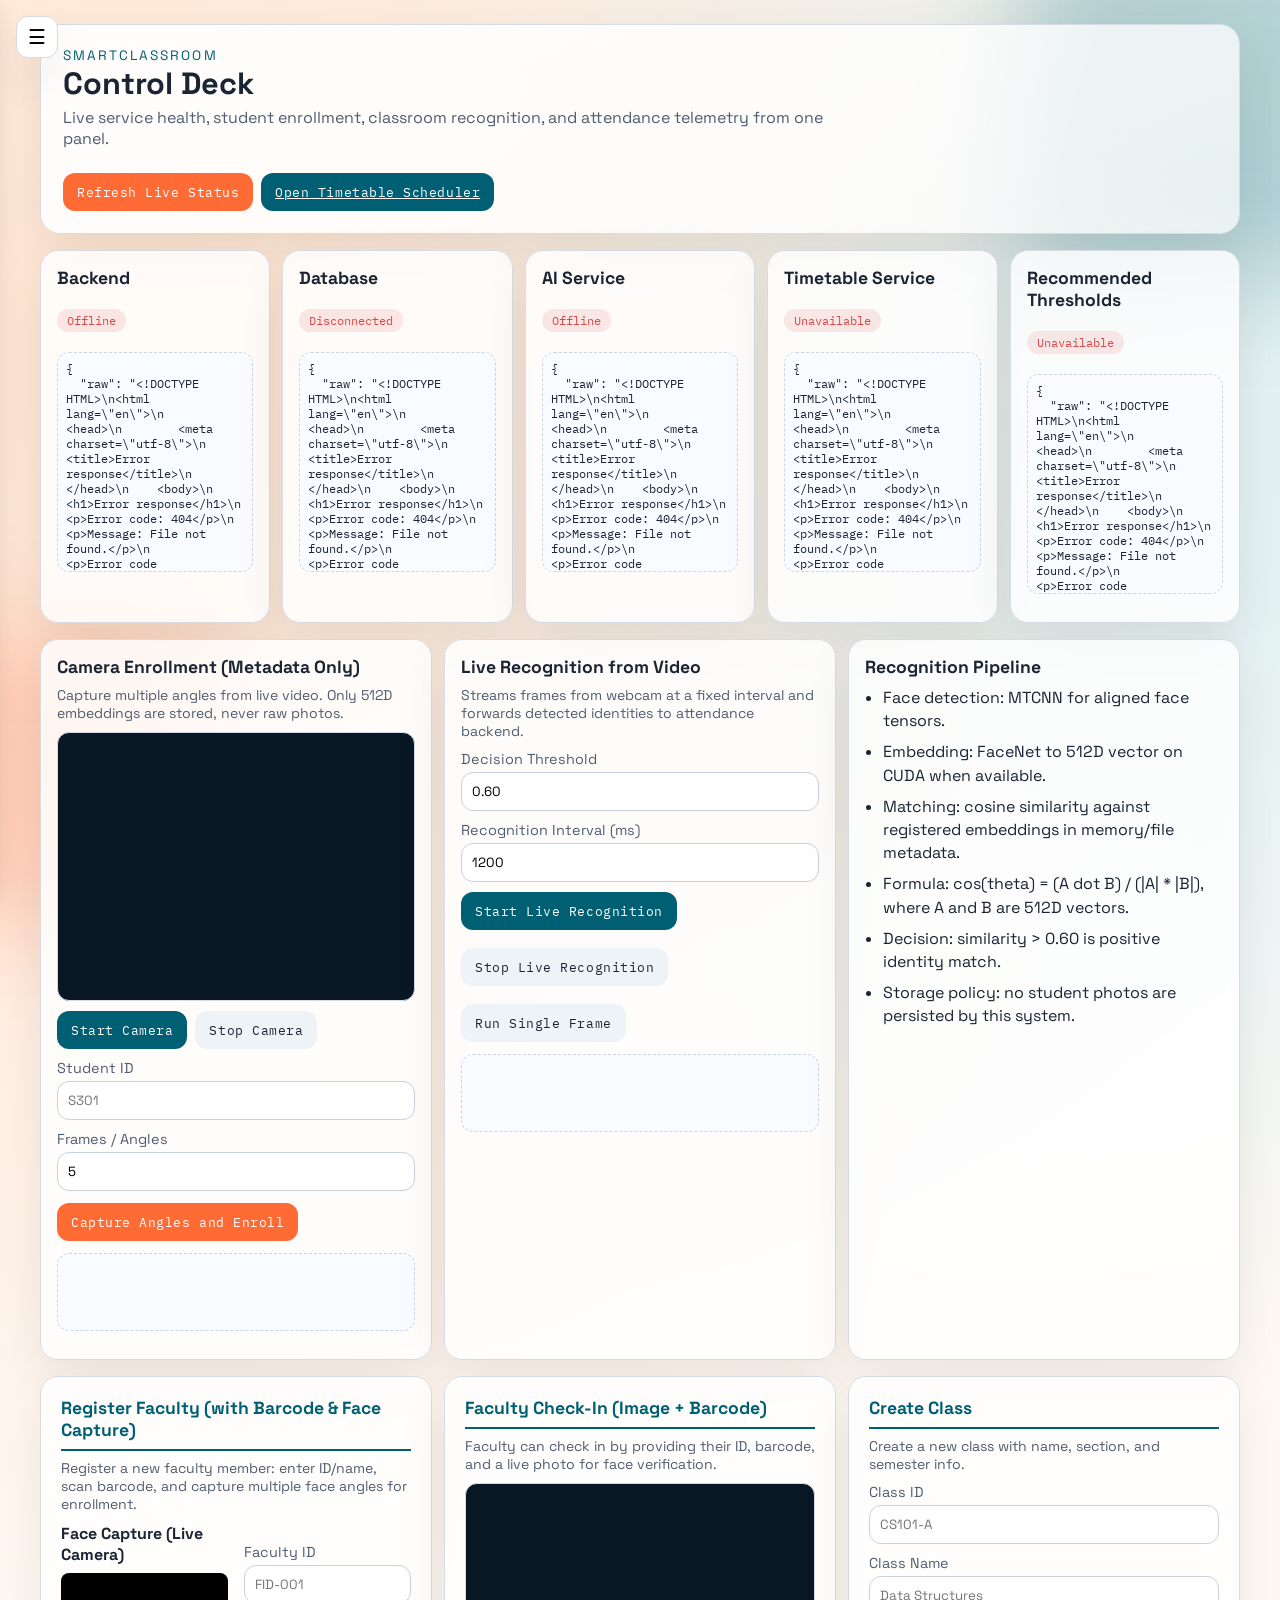
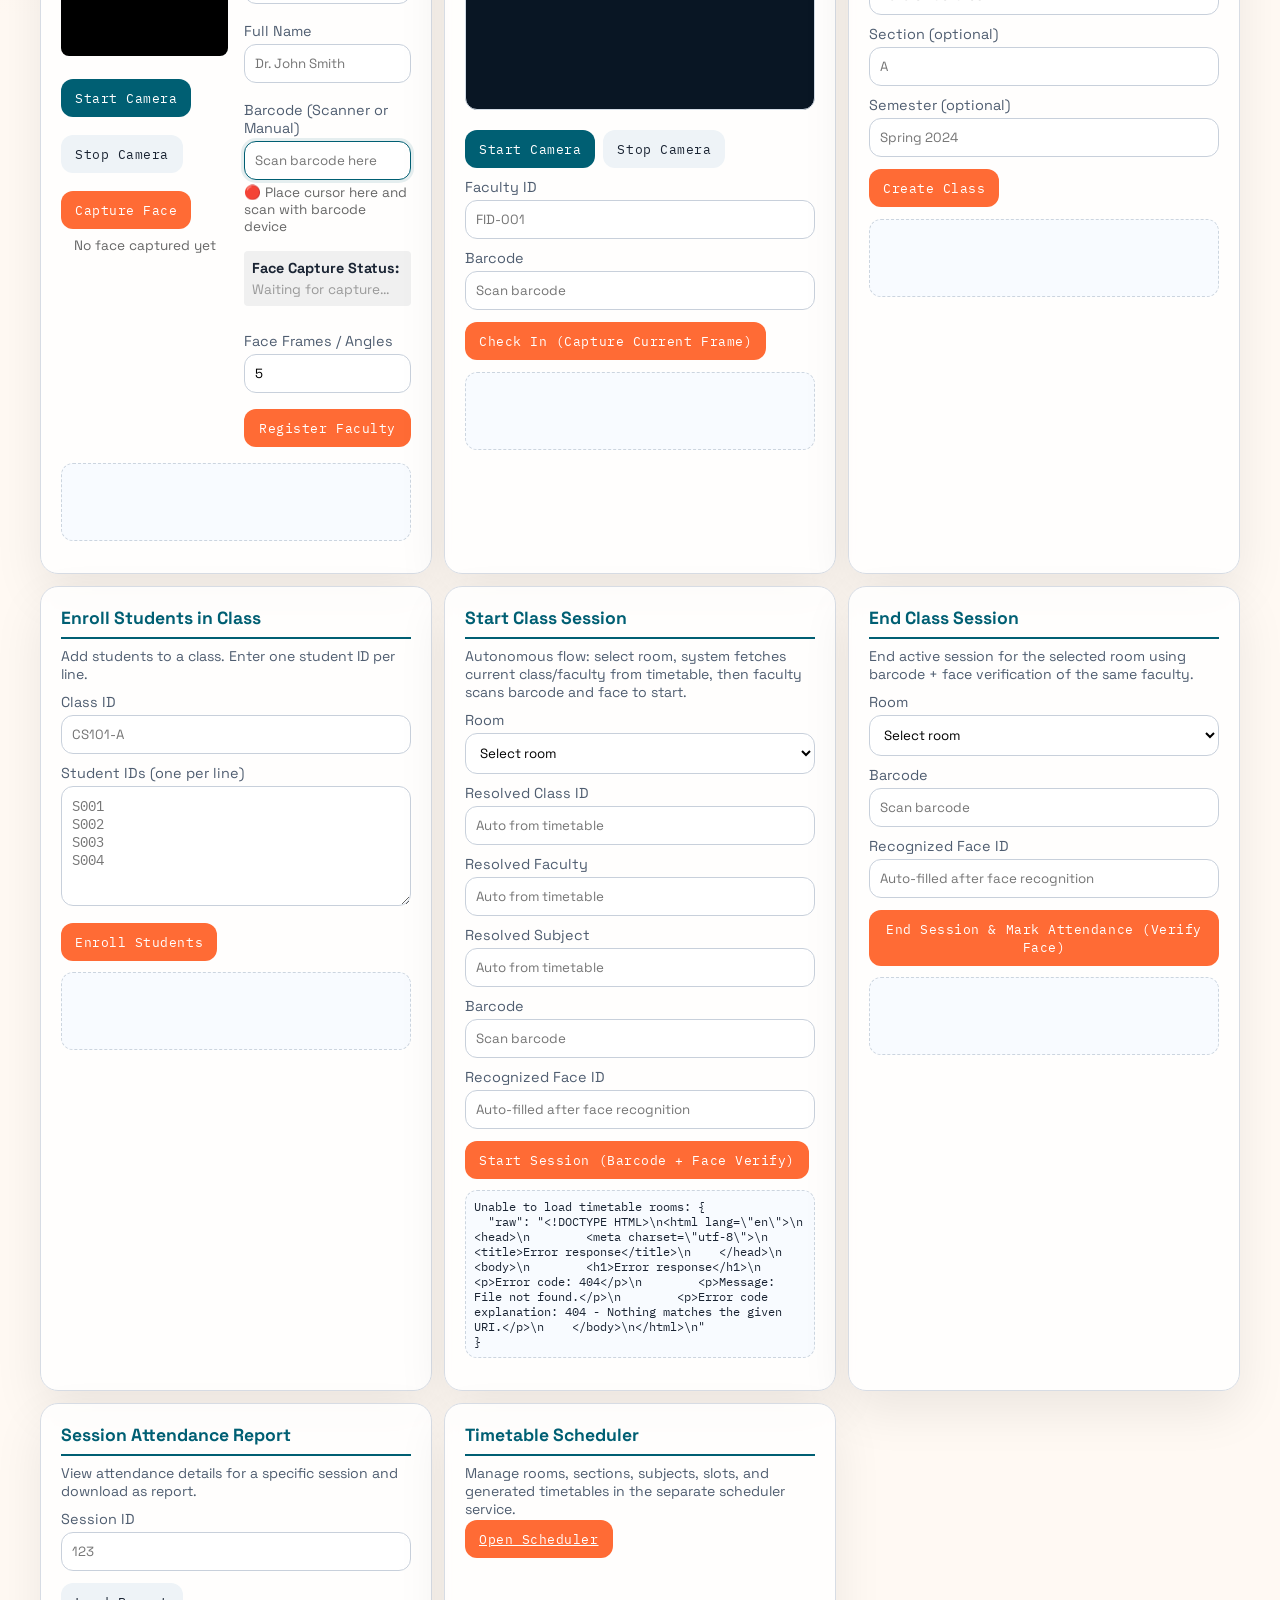
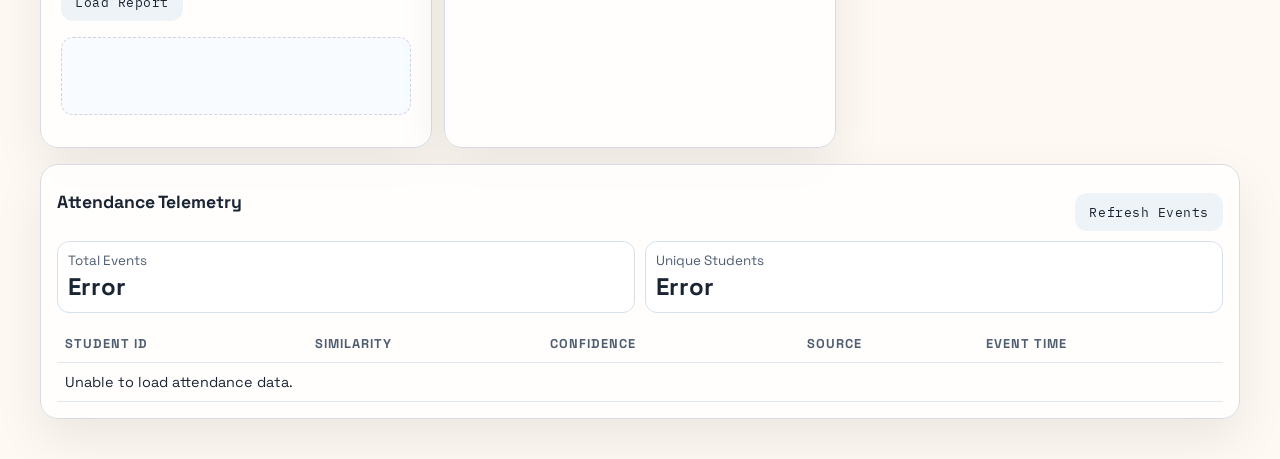
==== commit 5b549269: "v-1.1.2" ====
--- a/frontend/public/index.html
+++ b/frontend/public/index.html
@@ -33,7 +33,10 @@
       <p class="eyebrow">SmartClassroom</p>
       <h1>Control Deck</h1>
       <p class="subhead">Live service health, student enrollment, classroom recognition, and attendance telemetry from one panel.</p>
-      <button id="refreshAll" class="btn btn-primary">Refresh Live Status</button>
+      <div class="inline-actions">
+        <button id="refreshAll" class="btn btn-primary">Refresh Live Status</button>
+        <a id="openSchedulerHeroLink" class="btn btn-accent" href="http://localhost:8501" target="_blank" rel="noreferrer">Open Timetable Scheduler</a>
+      </div>
     </header>
 
     <section class="health-grid" id="liveStatus">
@@ -285,7 +288,7 @@
       <article class="card management-card">
         <h2>Timetable Scheduler</h2>
         <p class="helper">Manage rooms, sections, subjects, slots, and generated timetables in the separate scheduler service.</p>
-        <a class="btn btn-primary" href="http://localhost:8501" target="_blank" rel="noreferrer">Open Scheduler</a>
+        <a id="openSchedulerSectionLink" class="btn btn-primary" href="http://localhost:8501" target="_blank" rel="noreferrer">Open Scheduler</a>
       </article>
 
     </section>
